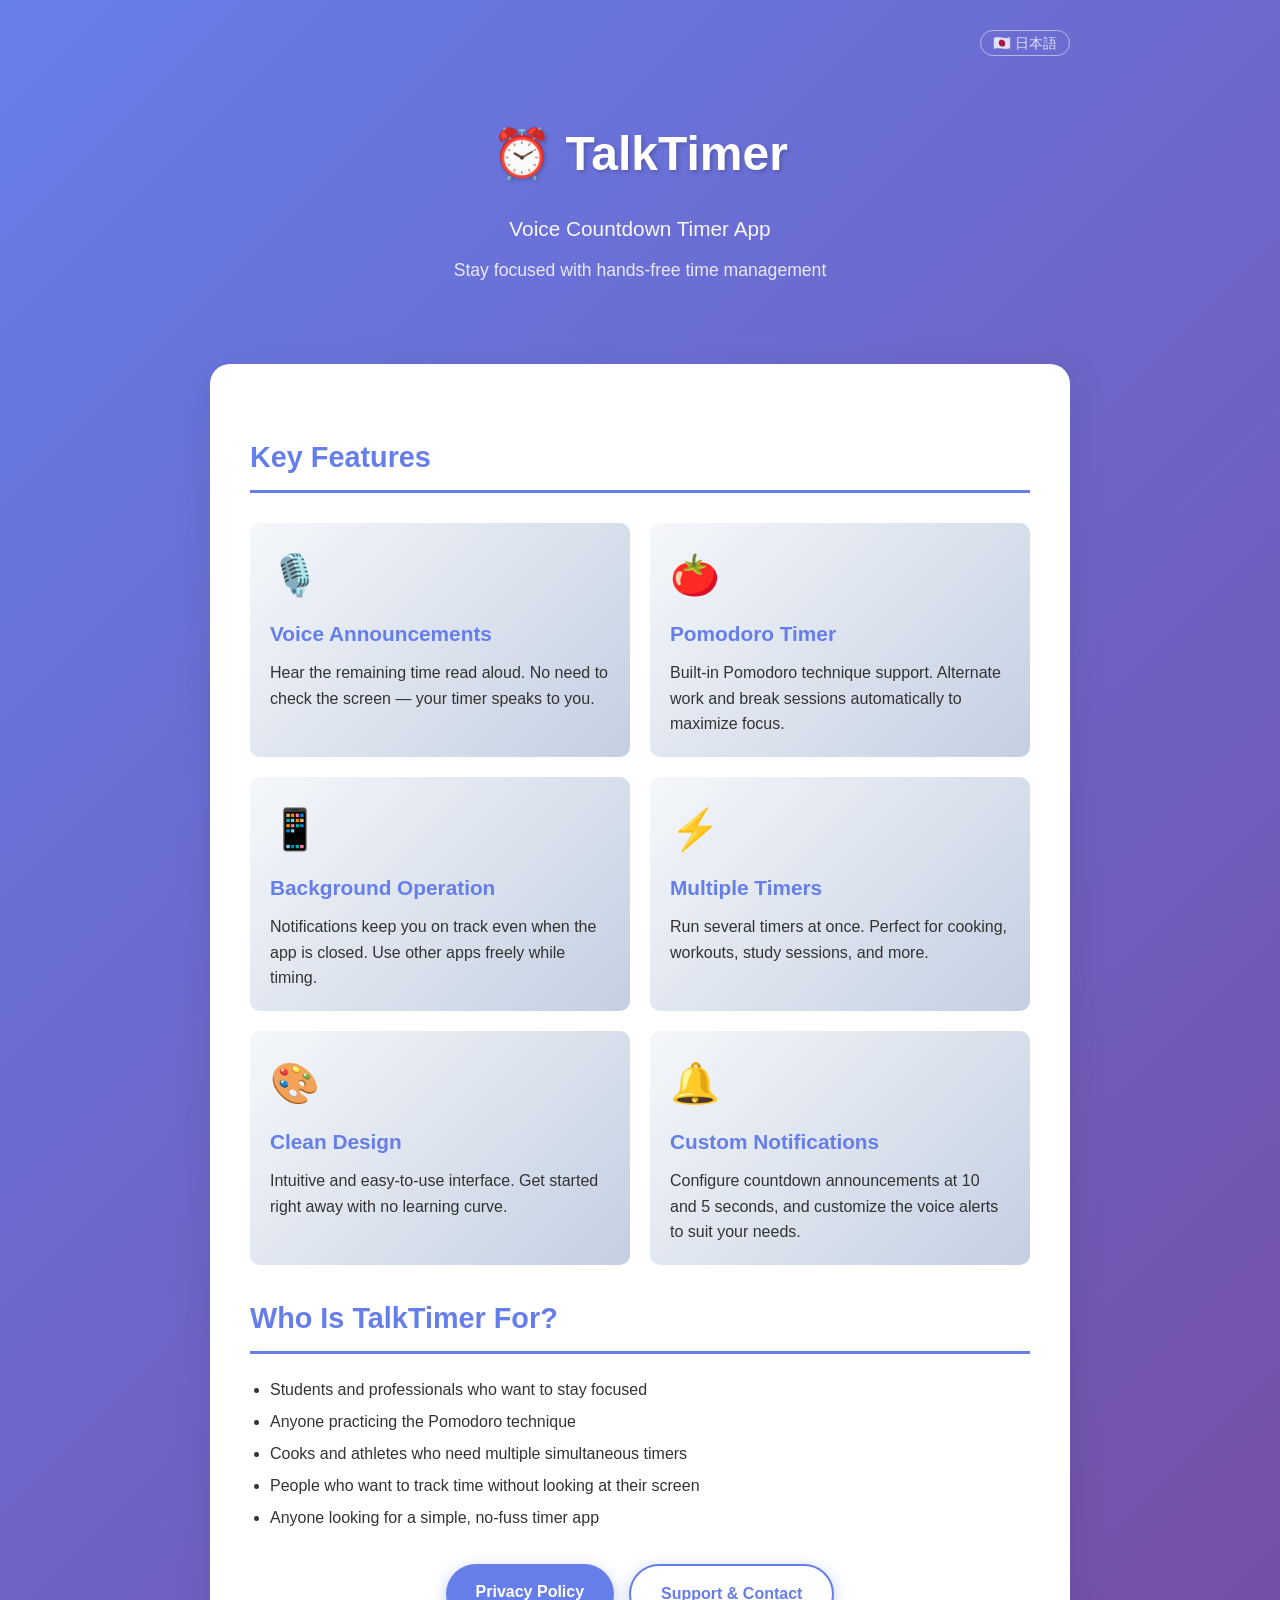
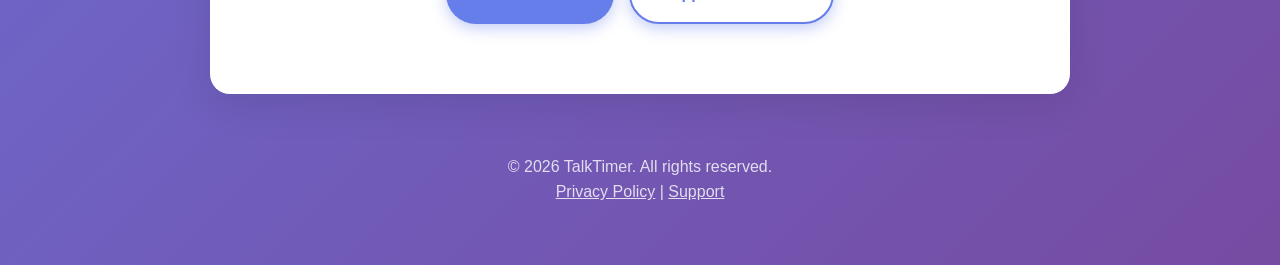
==== en/index.html @ 5c960ff1 "一旦保存" ====
<!DOCTYPE html>
<html lang="en">

<head>
    <meta charset="UTF-8">
    <meta name="viewport" content="width=device-width, initial-scale=1.0">
    <title>TalkTimer - Voice Countdown Timer App</title>
    <style>
        * {
            margin: 0;
            padding: 0;
            box-sizing: border-box;
        }

        body {
            font-family: -apple-system, BlinkMacSystemFont, 'Segoe UI', sans-serif;
            line-height: 1.6;
            color: #333;
            background: linear-gradient(135deg, #667eea 0%, #764ba2 100%);
            min-height: 100vh;
        }

        .container {
            max-width: 900px;
            margin: 0 auto;
            padding: 20px;
        }

        .lang-switcher {
            text-align: right;
            padding: 10px 0;
        }

        .lang-switcher a {
            color: rgba(255, 255, 255, 0.8);
            text-decoration: none;
            font-size: 0.9em;
            border: 1px solid rgba(255, 255, 255, 0.5);
            padding: 4px 12px;
            border-radius: 20px;
            transition: all 0.3s;
        }

        .lang-switcher a:hover {
            background: rgba(255, 255, 255, 0.2);
            color: white;
        }

        header {
            text-align: center;
            padding: 50px 20px 60px;
            color: white;
        }

        h1 {
            font-size: 3em;
            margin-bottom: 20px;
            text-shadow: 2px 2px 4px rgba(0, 0, 0, 0.2);
        }

        .tagline {
            font-size: 1.3em;
            opacity: 0.95;
            margin-bottom: 10px;
        }

        .subtitle {
            font-size: 1.1em;
            opacity: 0.85;
        }

        .content {
            background: white;
            border-radius: 20px;
            padding: 40px;
            margin: 20px 0;
            box-shadow: 0 10px 40px rgba(0, 0, 0, 0.1);
        }

        h2 {
            color: #667eea;
            margin: 30px 0 20px 0;
            font-size: 1.8em;
            border-bottom: 3px solid #667eea;
            padding-bottom: 10px;
        }

        .features {
            display: grid;
            grid-template-columns: repeat(auto-fit, minmax(250px, 1fr));
            gap: 20px;
            margin: 30px 0;
        }

        .feature {
            padding: 20px;
            border-radius: 10px;
            background: linear-gradient(135deg, #f5f7fa 0%, #c3cfe2 100%);
        }

        .feature h3 {
            color: #667eea;
            margin-bottom: 10px;
            font-size: 1.3em;
        }

        .feature-icon {
            font-size: 2.5em;
            margin-bottom: 10px;
        }

        .buttons {
            display: flex;
            gap: 15px;
            justify-content: center;
            flex-wrap: wrap;
            margin: 30px 0;
        }

        .button {
            display: inline-block;
            padding: 15px 30px;
            background: #667eea;
            color: white;
            text-decoration: none;
            border-radius: 50px;
            font-weight: bold;
            transition: all 0.3s;
            box-shadow: 0 4px 15px rgba(102, 126, 234, 0.4);
        }

        .button:hover {
            background: #764ba2;
            transform: translateY(-2px);
            box-shadow: 0 6px 20px rgba(102, 126, 234, 0.6);
        }

        .button.secondary {
            background: white;
            color: #667eea;
            border: 2px solid #667eea;
        }

        .button.secondary:hover {
            background: #667eea;
            color: white;
        }

        footer {
            text-align: center;
            padding: 40px 20px;
            color: white;
            opacity: 0.8;
        }

        footer a {
            color: white;
            text-decoration: underline;
        }

        @media (max-width: 600px) {
            h1 {
                font-size: 2em;
            }

            .content {
                padding: 20px;
            }

            .features {
                grid-template-columns: 1fr;
            }
        }
    </style>
</head>

<body>
    <div class="container">
        <div class="lang-switcher">
            <a href="../ja/">🇯🇵 日本語</a>
        </div>

        <header>
            <h1>⏰ TalkTimer</h1>
            <p class="tagline">Voice Countdown Timer App</p>
            <p class="subtitle">Stay focused with hands-free time management</p>
        </header>

        <div class="content">
            <h2>Key Features</h2>
            <div class="features">
                <div class="feature">
                    <div class="feature-icon">🎙️</div>
                    <h3>Voice Announcements</h3>
                    <p>Hear the remaining time read aloud. No need to check the screen — your timer speaks to you.</p>
                </div>

                <div class="feature">
                    <div class="feature-icon">🍅</div>
                    <h3>Pomodoro Timer</h3>
                    <p>Built-in Pomodoro technique support. Alternate work and break sessions automatically to maximize focus.</p>
                </div>

                <div class="feature">
                    <div class="feature-icon">📱</div>
                    <h3>Background Operation</h3>
                    <p>Notifications keep you on track even when the app is closed. Use other apps freely while timing.</p>
                </div>

                <div class="feature">
                    <div class="feature-icon">⚡</div>
                    <h3>Multiple Timers</h3>
                    <p>Run several timers at once. Perfect for cooking, workouts, study sessions, and more.</p>
                </div>

                <div class="feature">
                    <div class="feature-icon">🎨</div>
                    <h3>Clean Design</h3>
                    <p>Intuitive and easy-to-use interface. Get started right away with no learning curve.</p>
                </div>

                <div class="feature">
                    <div class="feature-icon">🔔</div>
                    <h3>Custom Notifications</h3>
                    <p>Configure countdown announcements at 10 and 5 seconds, and customize the voice alerts to suit your needs.</p>
                </div>
            </div>

            <h2>Who Is TalkTimer For?</h2>
            <ul style="margin-left: 20px; line-height: 2;">
                <li>Students and professionals who want to stay focused</li>
                <li>Anyone practicing the Pomodoro technique</li>
                <li>Cooks and athletes who need multiple simultaneous timers</li>
                <li>People who want to track time without looking at their screen</li>
                <li>Anyone looking for a simple, no-fuss timer app</li>
            </ul>

            <div class="buttons">
                <a href="privacy-policy.html" class="button">Privacy Policy</a>
                <a href="support.html" class="button secondary">Support &amp; Contact</a>
            </div>
        </div>

        <footer>
            <p>&copy; 2026 TalkTimer. All rights reserved.</p>
            <p><a href="privacy-policy.html">Privacy Policy</a> | <a href="support.html">Support</a></p>
        </footer>
    </div>
</body>

</html>
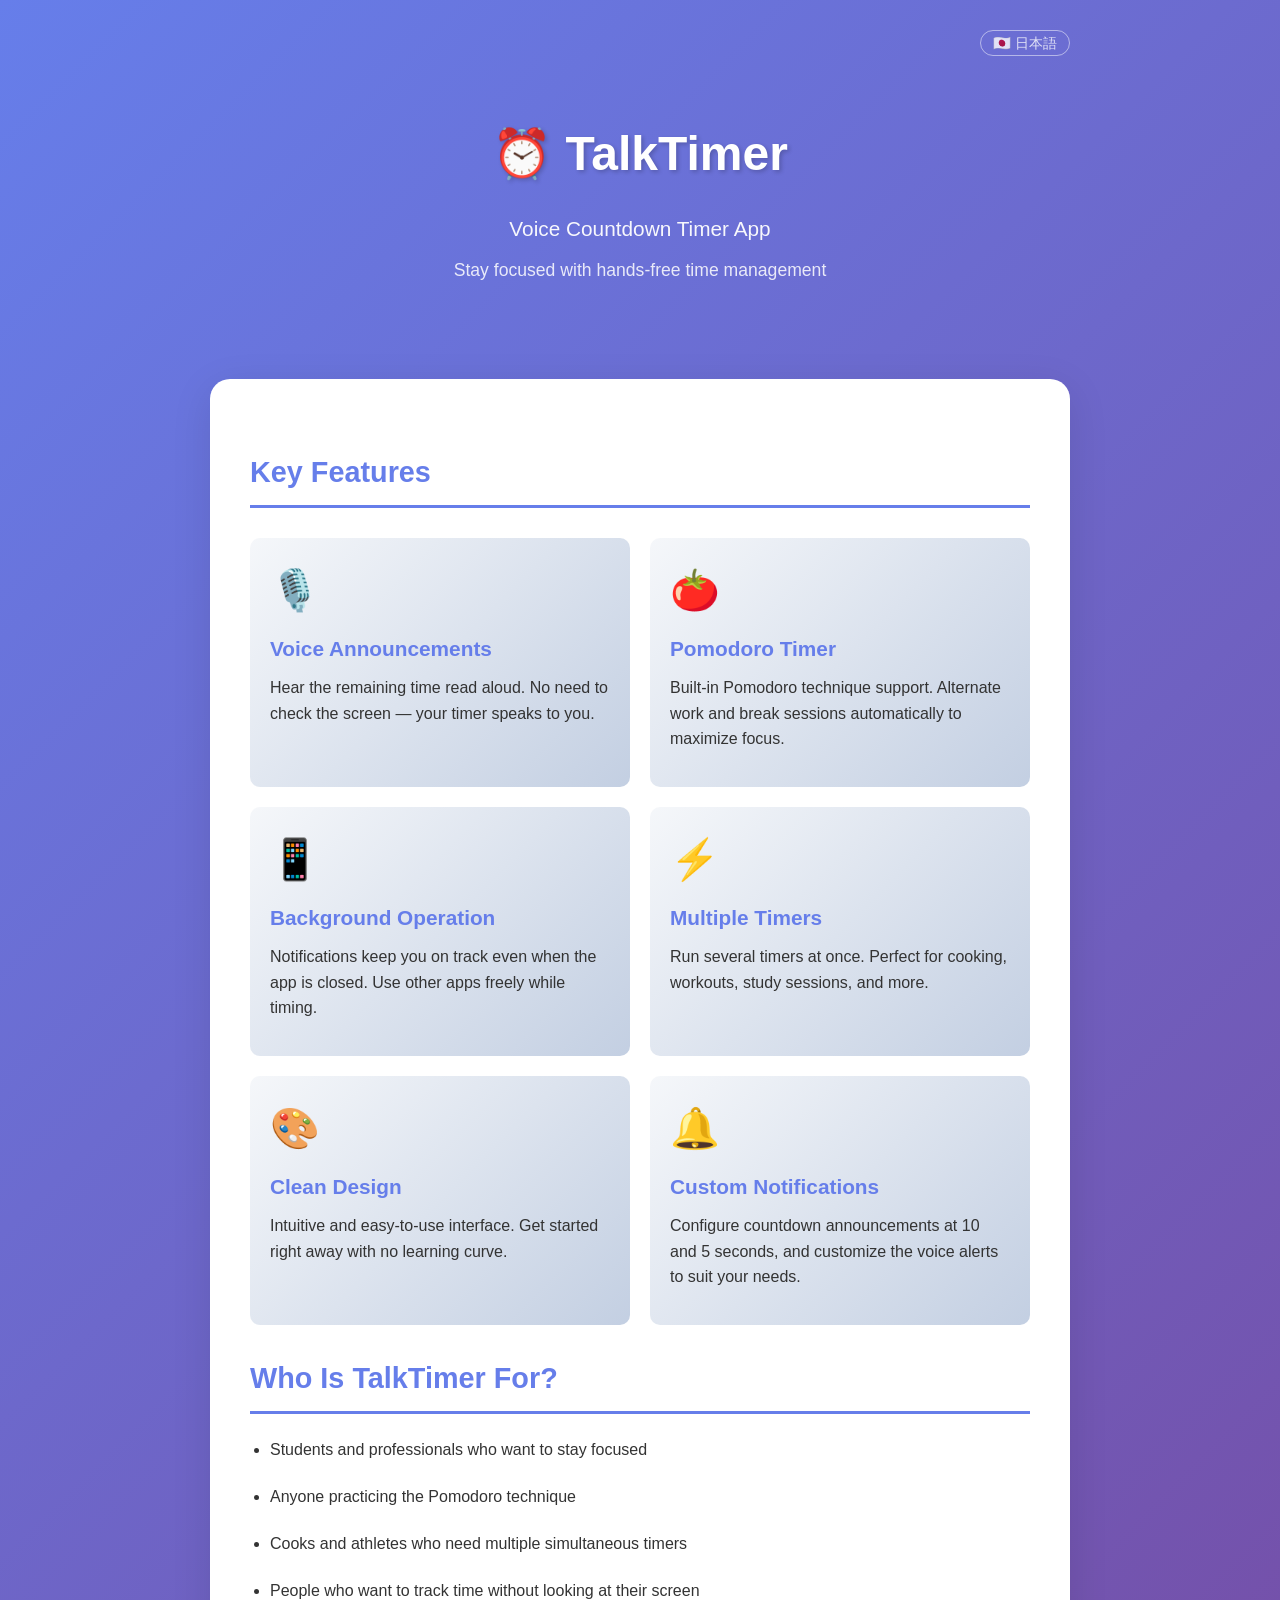
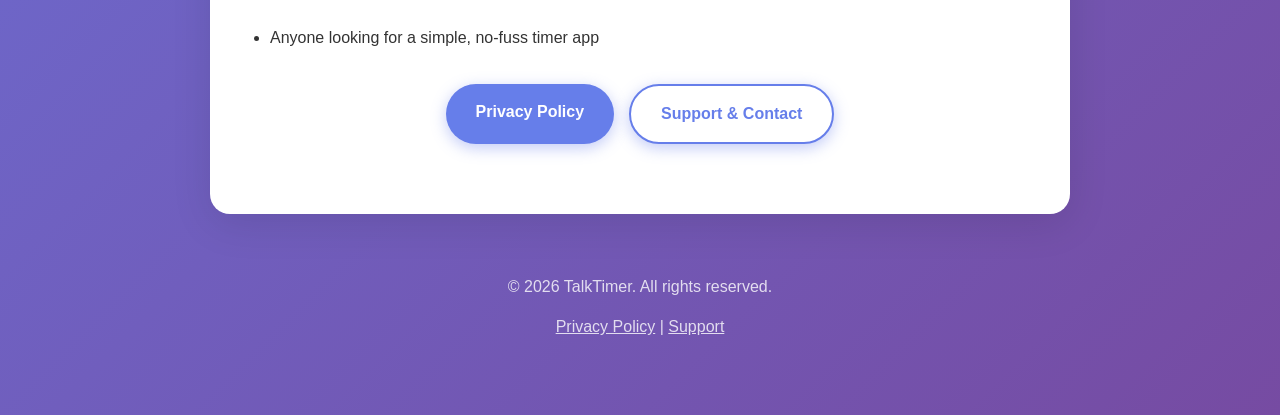
==== commit 70a9734e: "cssファイルに切り出し" ====
--- a/en/index.html
+++ b/en/index.html
@@ -5,179 +5,13 @@
     <meta charset="UTF-8">
     <meta name="viewport" content="width=device-width, initial-scale=1.0">
     <title>TalkTimer - Voice Countdown Timer App</title>
-    <style>
-        * {
-            margin: 0;
-            padding: 0;
-            box-sizing: border-box;
-        }
-
-        body {
-            font-family: -apple-system, BlinkMacSystemFont, 'Segoe UI', sans-serif;
-            line-height: 1.6;
-            color: #333;
-            background: linear-gradient(135deg, #667eea 0%, #764ba2 100%);
-            min-height: 100vh;
-        }
-
-        .container {
-            max-width: 900px;
-            margin: 0 auto;
-            padding: 20px;
-        }
-
-        .lang-switcher {
-            text-align: right;
-            padding: 10px 0;
-        }
-
-        .lang-switcher a {
-            color: rgba(255, 255, 255, 0.8);
-            text-decoration: none;
-            font-size: 0.9em;
-            border: 1px solid rgba(255, 255, 255, 0.5);
-            padding: 4px 12px;
-            border-radius: 20px;
-            transition: all 0.3s;
-        }
-
-        .lang-switcher a:hover {
-            background: rgba(255, 255, 255, 0.2);
-            color: white;
-        }
-
-        header {
-            text-align: center;
-            padding: 50px 20px 60px;
-            color: white;
-        }
-
-        h1 {
-            font-size: 3em;
-            margin-bottom: 20px;
-            text-shadow: 2px 2px 4px rgba(0, 0, 0, 0.2);
-        }
-
-        .tagline {
-            font-size: 1.3em;
-            opacity: 0.95;
-            margin-bottom: 10px;
-        }
-
-        .subtitle {
-            font-size: 1.1em;
-            opacity: 0.85;
-        }
-
-        .content {
-            background: white;
-            border-radius: 20px;
-            padding: 40px;
-            margin: 20px 0;
-            box-shadow: 0 10px 40px rgba(0, 0, 0, 0.1);
-        }
-
-        h2 {
-            color: #667eea;
-            margin: 30px 0 20px 0;
-            font-size: 1.8em;
-            border-bottom: 3px solid #667eea;
-            padding-bottom: 10px;
-        }
-
-        .features {
-            display: grid;
-            grid-template-columns: repeat(auto-fit, minmax(250px, 1fr));
-            gap: 20px;
-            margin: 30px 0;
-        }
-
-        .feature {
-            padding: 20px;
-            border-radius: 10px;
-            background: linear-gradient(135deg, #f5f7fa 0%, #c3cfe2 100%);
-        }
-
-        .feature h3 {
-            color: #667eea;
-            margin-bottom: 10px;
-            font-size: 1.3em;
-        }
-
-        .feature-icon {
-            font-size: 2.5em;
-            margin-bottom: 10px;
-        }
-
-        .buttons {
-            display: flex;
-            gap: 15px;
-            justify-content: center;
-            flex-wrap: wrap;
-            margin: 30px 0;
-        }
-
-        .button {
-            display: inline-block;
-            padding: 15px 30px;
-            background: #667eea;
-            color: white;
-            text-decoration: none;
-            border-radius: 50px;
-            font-weight: bold;
-            transition: all 0.3s;
-            box-shadow: 0 4px 15px rgba(102, 126, 234, 0.4);
-        }
-
-        .button:hover {
-            background: #764ba2;
-            transform: translateY(-2px);
-            box-shadow: 0 6px 20px rgba(102, 126, 234, 0.6);
-        }
-
-        .button.secondary {
-            background: white;
-            color: #667eea;
-            border: 2px solid #667eea;
-        }
-
-        .button.secondary:hover {
-            background: #667eea;
-            color: white;
-        }
-
-        footer {
-            text-align: center;
-            padding: 40px 20px;
-            color: white;
-            opacity: 0.8;
-        }
-
-        footer a {
-            color: white;
-            text-decoration: underline;
-        }
-
-        @media (max-width: 600px) {
-            h1 {
-                font-size: 2em;
-            }
-
-            .content {
-                padding: 20px;
-            }
-
-            .features {
-                grid-template-columns: 1fr;
-            }
-        }
-    </style>
+    <link rel="stylesheet" href="../css/style.css">
 </head>
 
 <body>
     <div class="container">
         <div class="lang-switcher">
-            <a href="../ja/">🇯🇵 日本語</a>
+            <a href="../ja/index.html">🇯🇵 日本語</a>
         </div>
 
         <header>
--- a/css/style.css
+++ b/css/style.css
@@ -0,0 +1,263 @@
+* {
+  margin: 0;
+  padding: 0;
+  box-sizing: border-box;
+}
+
+body {
+  font-family:
+    -apple-system, BlinkMacSystemFont, "Segoe UI", "Hiragino Sans",
+    "Hiragino Kaku Gothic ProN", Meiryo, sans-serif;
+  line-height: 1.6;
+  color: #333;
+  background: linear-gradient(135deg, #667eea 0%, #764ba2 100%);
+  min-height: 100vh;
+}
+
+.container {
+  max-width: 900px;
+  margin: 0 auto;
+  padding: 20px;
+}
+
+.lang-switcher {
+  text-align: right;
+  padding: 10px 0;
+}
+
+.lang-switcher a {
+  color: rgba(255, 255, 255, 0.8);
+  text-decoration: none;
+  font-size: 0.9em;
+  border: 1px solid rgba(255, 255, 255, 0.5);
+  padding: 4px 12px;
+  border-radius: 20px;
+  transition: all 0.3s;
+}
+
+.lang-switcher a:hover {
+  background: rgba(255, 255, 255, 0.2);
+  color: white;
+}
+
+header {
+  text-align: center;
+  padding: 50px 20px 60px;
+  color: white;
+}
+
+h1 {
+  font-size: 3em;
+  margin-bottom: 20px;
+  text-shadow: 2px 2px 4px rgba(0, 0, 0, 0.2);
+}
+
+.tagline {
+  font-size: 1.3em;
+  opacity: 0.95;
+  margin-bottom: 10px;
+}
+
+.subtitle {
+  font-size: 1.1em;
+  opacity: 0.85;
+}
+
+.content {
+  background: white;
+  border-radius: 20px;
+  padding: 40px;
+  margin: 20px 0;
+  box-shadow: 0 10px 40px rgba(0, 0, 0, 0.1);
+}
+
+h2 {
+  color: #667eea;
+  margin: 30px 0 20px 0;
+  font-size: 1.8em;
+  border-bottom: 3px solid #667eea;
+  padding-bottom: 10px;
+}
+
+h3 {
+  color: #667eea;
+  margin-bottom: 10px;
+  font-size: 1.3em;
+}
+
+.features {
+  display: grid;
+  grid-template-columns: repeat(auto-fit, minmax(250px, 1fr));
+  gap: 20px;
+  margin: 30px 0;
+}
+
+.feature {
+  padding: 20px;
+  border-radius: 10px;
+  background: linear-gradient(135deg, #f5f7fa 0%, #c3cfe2 100%);
+}
+
+.feature-icon {
+  font-size: 2.5em;
+  margin-bottom: 10px;
+}
+
+.buttons {
+  display: flex;
+  gap: 15px;
+  justify-content: center;
+  flex-wrap: wrap;
+  margin: 30px 0;
+}
+
+.button {
+  display: inline-block;
+  padding: 15px 30px;
+  background: #667eea;
+  color: white;
+  text-decoration: none;
+  border-radius: 50px;
+  font-weight: bold;
+  transition: all 0.3s;
+  box-shadow: 0 4px 15px rgba(102, 126, 234, 0.4);
+}
+
+.button:hover {
+  background: #764ba2;
+  transform: translateY(-2px);
+  box-shadow: 0 6px 20px rgba(102, 126, 234, 0.6);
+}
+
+.button.secondary {
+  background: white;
+  color: #667eea;
+  border: 2px solid #667eea;
+}
+
+.button.secondary:hover {
+  background: #667eea;
+  color: white;
+}
+
+/* FAQ和Support ページ共通 */
+.faq-item {
+  margin-bottom: 30px;
+  padding: 20px;
+  background: #f8f9fa;
+  border-radius: 10px;
+}
+
+.faq-question {
+  font-weight: bold;
+  color: #667eea;
+  margin-bottom: 10px;
+  font-size: 1.1em;
+}
+
+.faq-answer {
+  color: #555;
+}
+
+.contact-box {
+  background: linear-gradient(135deg, #f5f7fa 0%, #c3cfe2 100%);
+  padding: 30px;
+  border-radius: 10px;
+  margin: 30px 0;
+  text-align: center;
+}
+
+.contact-box h3 {
+  color: #667eea;
+  margin-bottom: 15px;
+}
+
+/* Privacy Policy ページ */
+p,
+li {
+  margin-bottom: 15px;
+}
+
+ul {
+  margin-left: 30px;
+}
+
+.last-updated {
+  color: #666;
+  font-style: italic;
+  margin-bottom: 30px;
+}
+
+/* Support ページ固有 */
+.support-links ul {
+  margin-left: 20px;
+  margin-bottom: 15px;
+}
+
+footer {
+  text-align: center;
+  padding: 40px 20px;
+  color: white;
+  opacity: 0.8;
+}
+
+footer a {
+  color: white;
+  text-decoration: underline;
+}
+
+/* 言語選択ページ */
+.lang-label {
+  font-size: 1em;
+  opacity: 0.75;
+  margin-bottom: 25px;
+  letter-spacing: 0.05em;
+}
+
+.lang-buttons {
+  display: flex;
+  gap: 20px;
+  justify-content: center;
+  flex-wrap: wrap;
+}
+
+.lang-button {
+  display: inline-block;
+  padding: 20px 50px;
+  background: rgba(255, 255, 255, 0.2);
+  color: white;
+  text-decoration: none;
+  border-radius: 60px;
+  font-size: 1.2em;
+  font-weight: bold;
+  border: 2px solid rgba(255, 255, 255, 0.6);
+  backdrop-filter: blur(10px);
+  transition: all 0.3s;
+}
+
+.lang-button:hover {
+  background: rgba(255, 255, 255, 0.35);
+  transform: translateY(-2px);
+  box-shadow: 0 8px 25px rgba(0, 0, 0, 0.2);
+}
+
+.lang-button .flag {
+  display: block;
+  font-size: 2em;
+  margin-bottom: 6px;
+}
+
+/* レスポンシブ */
+@media (max-width: 600px) {
+  h1 {
+    font-size: 2em;
+  }
+
+  .content {
+    padding: 20px;
+  }
+
+  .features {
+    grid-template-columns: 1fr;
+  }
+}
